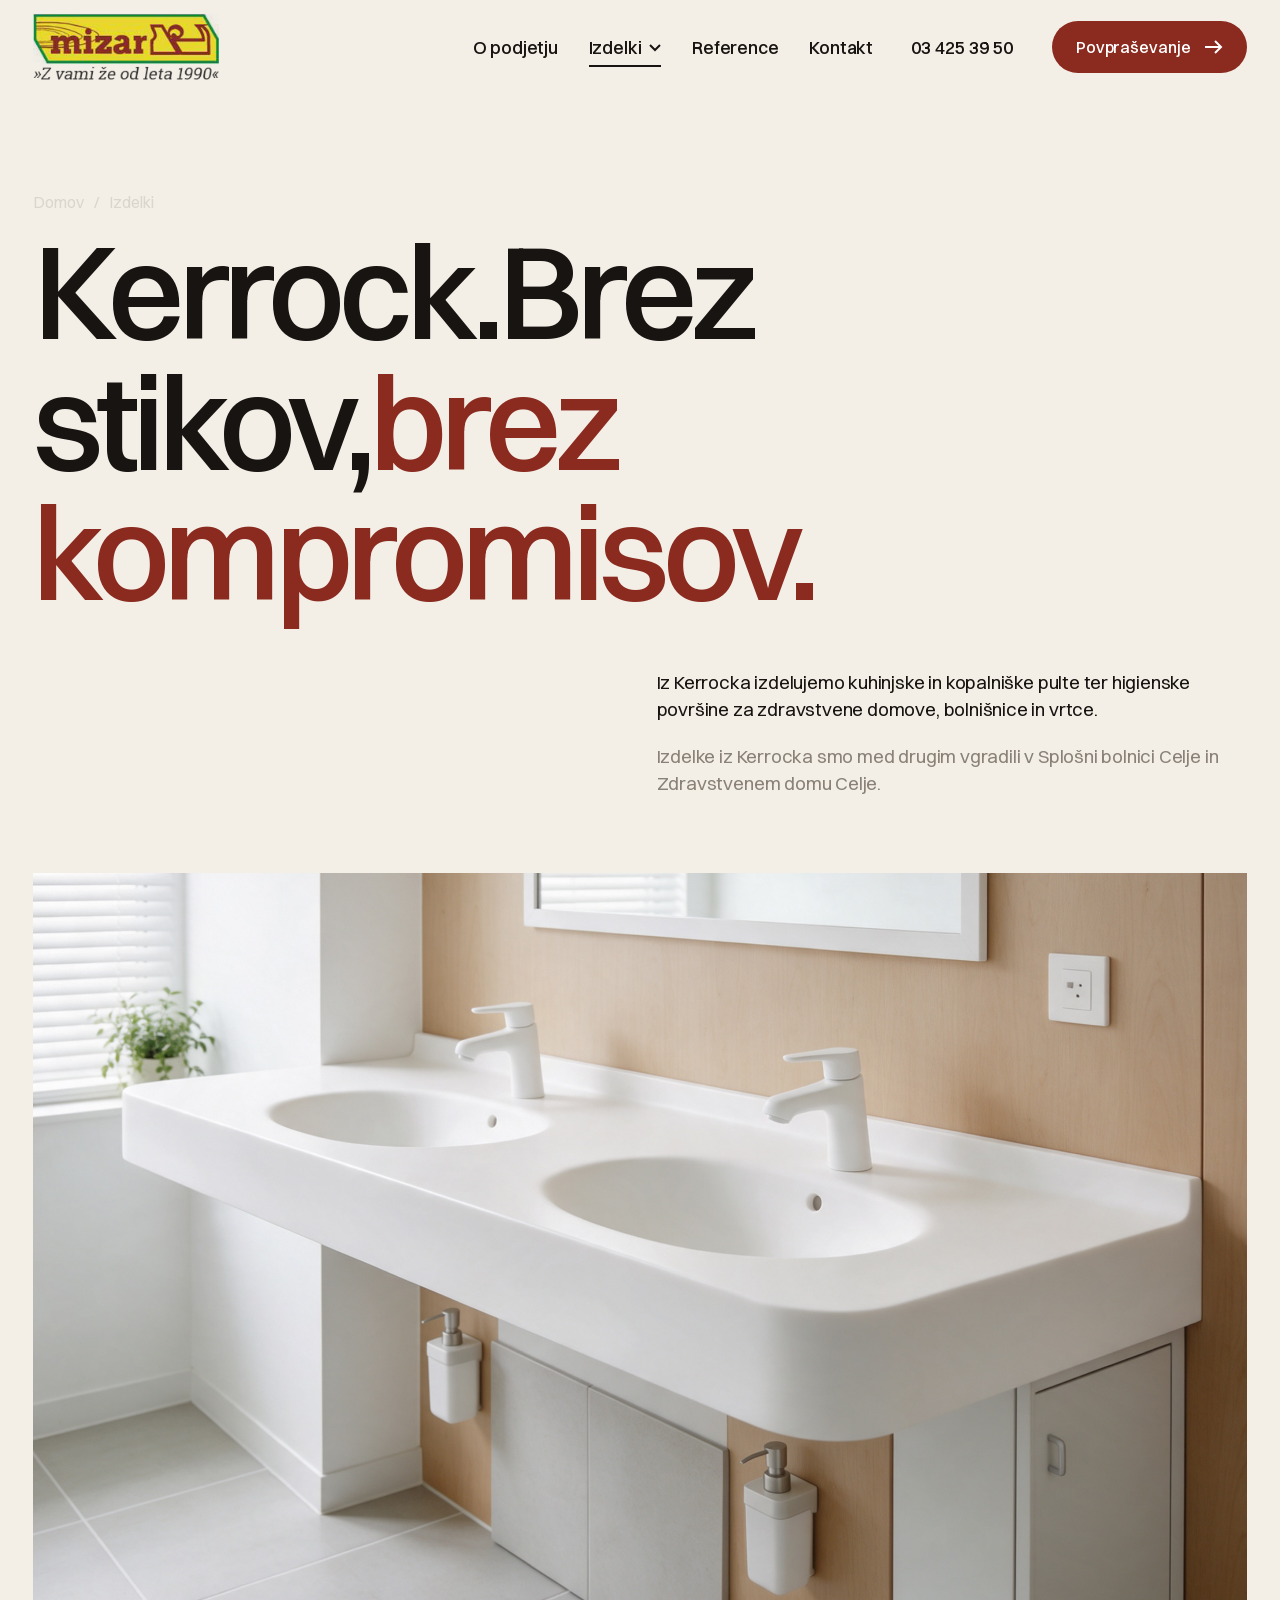
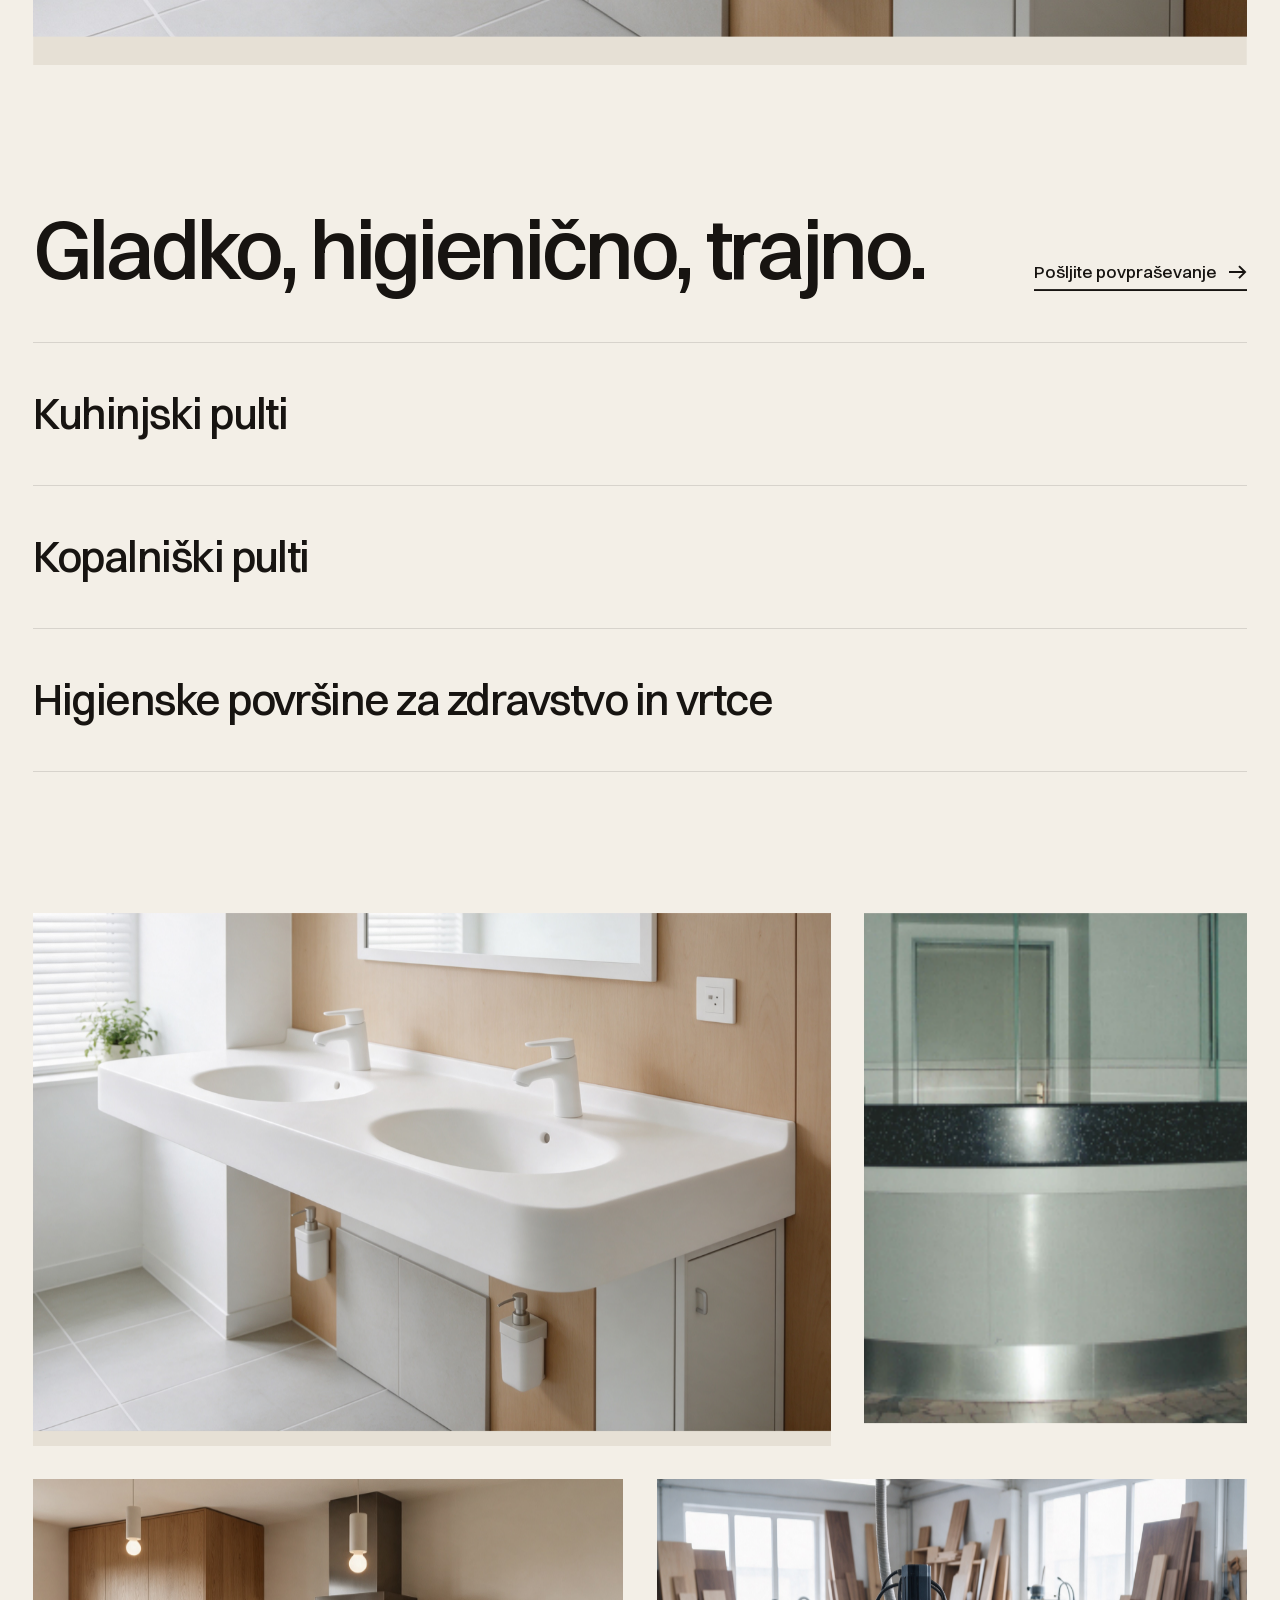
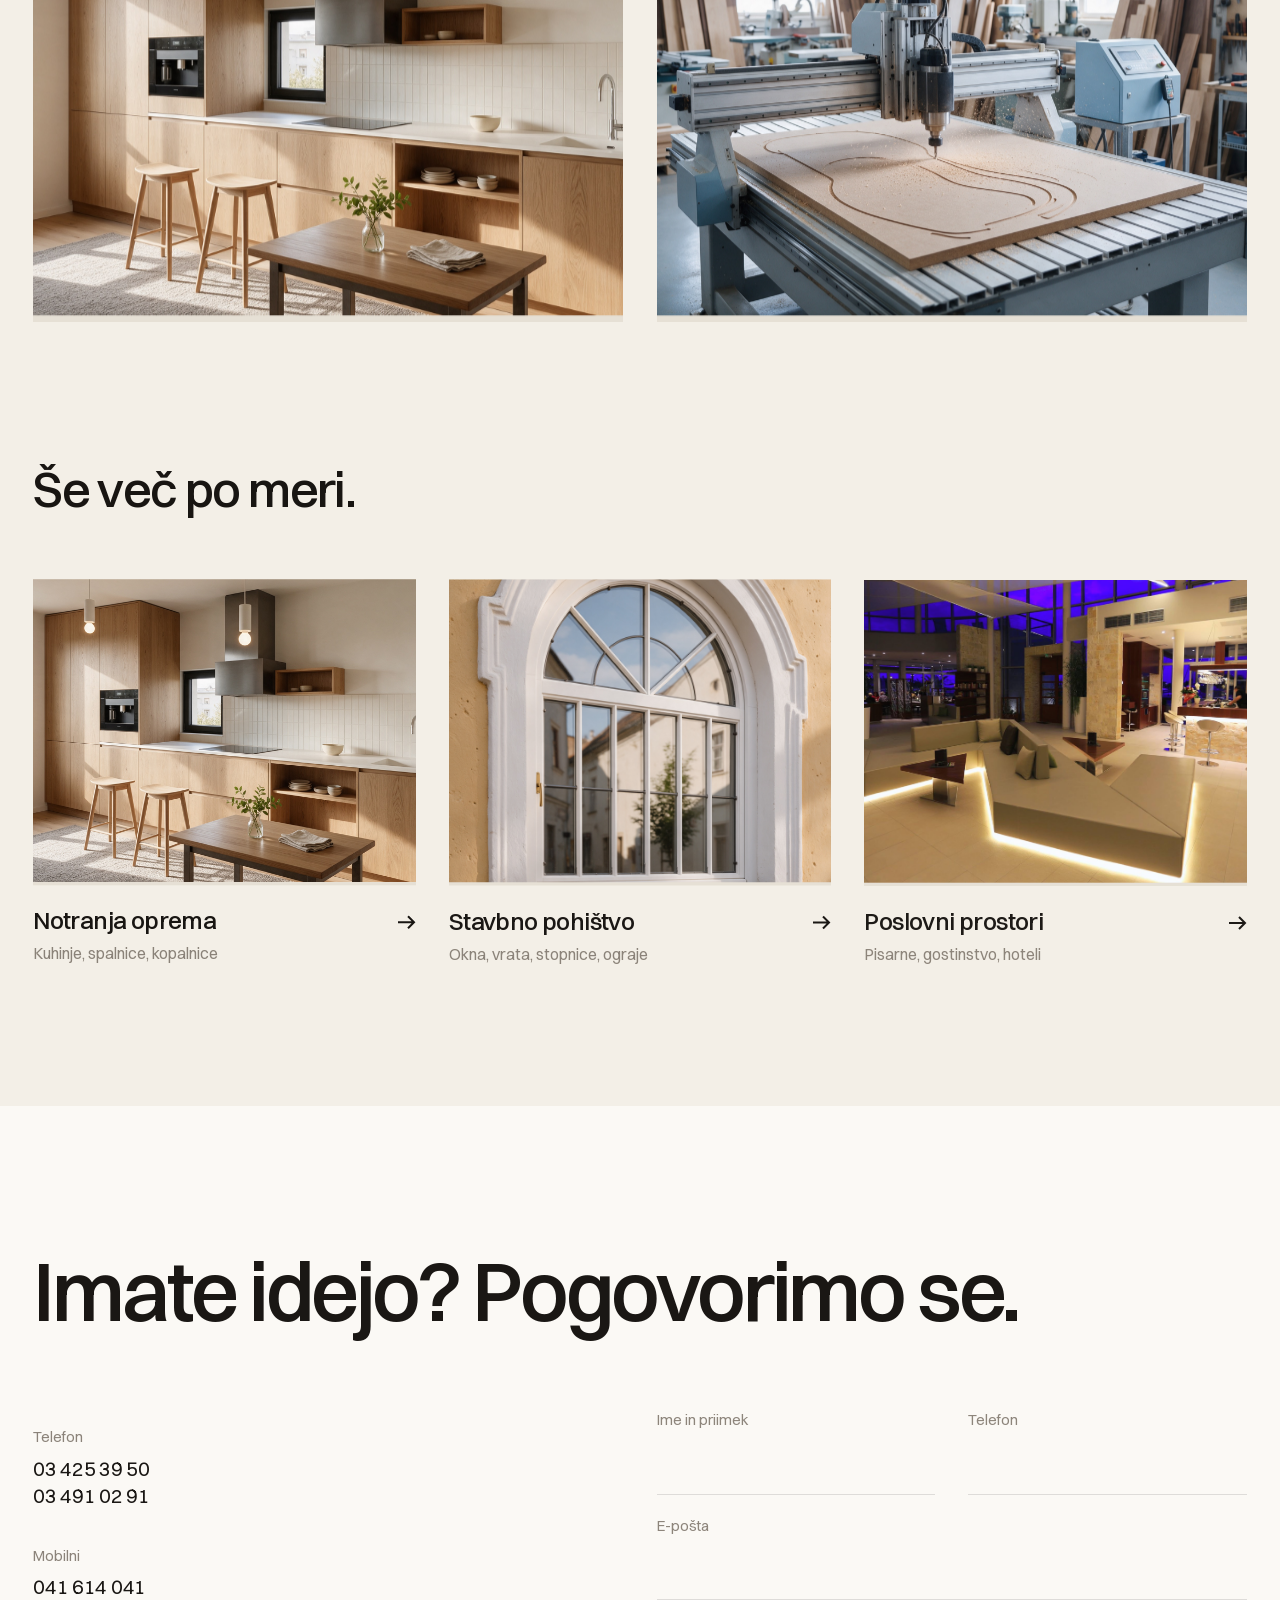
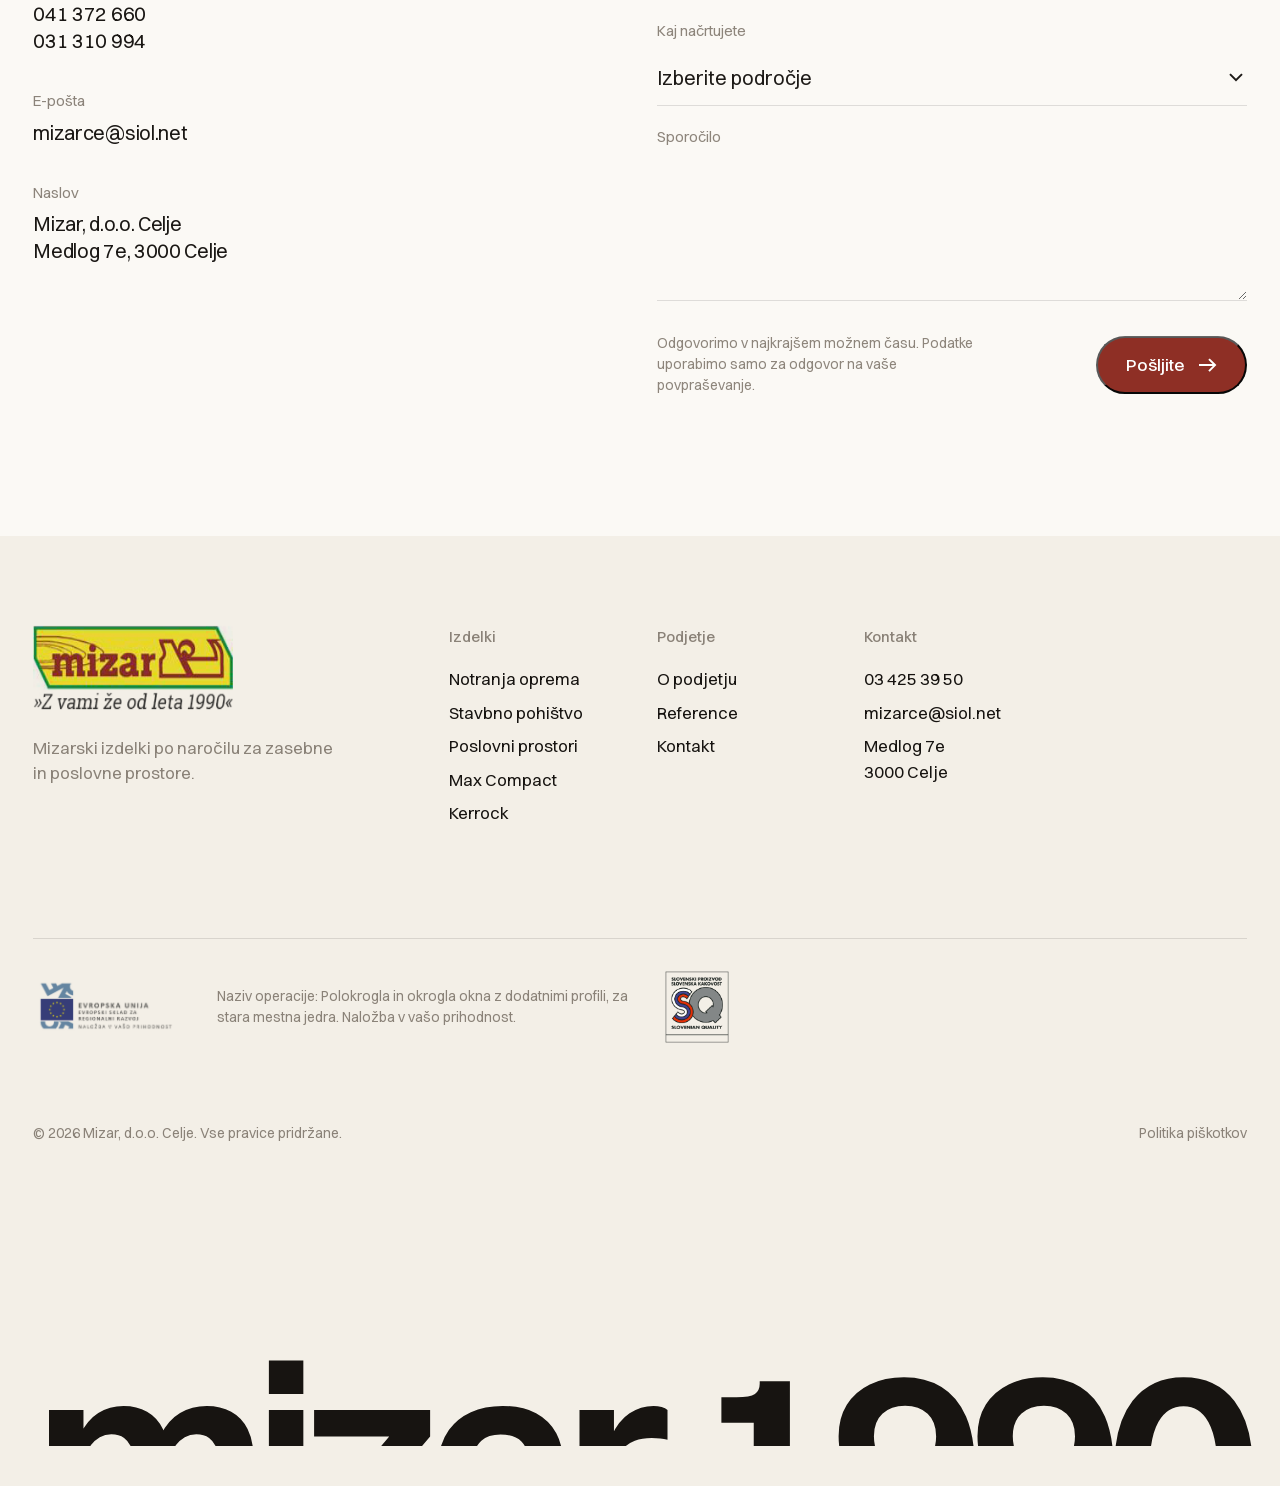
==== kerrock.html @ d16c1e65 "Mizar Celje website redesign pitch Nine static pages generated by build.py: home, about, references," ====
<!doctype html>
<html lang="sl">
<head>
<meta charset="utf-8">
<meta name="viewport" content="width=device-width,initial-scale=1">
<title>Izdelki iz Kerrocka | Mizar d.o.o.</title>
<meta name="description" content="Iz Kerrocka izdelujemo kuhinjske in kopalniške pulte ter higienske površine za zdravstvene domove, bolnišnice in vrtce.">
<meta name="robots" content="noindex">
<meta property="og:title" content="Izdelki iz Kerrocka | Mizar d.o.o.">
<meta property="og:description" content="Iz Kerrocka izdelujemo kuhinjske in kopalniške pulte ter higienske površine za zdravstvene domove, bolnišnice in vrtce.">
<meta property="og:image" content="assets/gen/hero.jpg">
<link rel="icon" href="assets/img/logo_mizar.jpg">
<link rel="preload" href="assets/fonts/Switzer-Variable.woff2" as="font" type="font/woff2" crossorigin>
<link rel="stylesheet" href="assets/css/site.css">
</head>
<body>
<div class="loader" aria-hidden="true"><div class="loader__in"><img src="assets/img/logo_mizar.jpg" alt=""><div class="loader__num">0</div></div></div>
<header class="hdr">
  <a class="hdr__logo" href="index.html" aria-label="Mizar d.o.o., domov"><img src="assets/img/logo_mizar.jpg" alt="Mizar, z vami že od leta 1990" width="236" height="85"></a>
  <nav class="hdr__nav" aria-label="Glavna navigacija">
    <a href="o-podjetju.html">O podjetju</a>
    <button type="button" data-mega aria-expanded="false" class="is-cur">Izdelki <svg width="12" height="8" viewBox="0 0 12 8" aria-hidden="true"><path d="M1 1l5 5 5-5" fill="none" stroke="currentColor" stroke-width="2"/></svg></button>
    <a href="reference.html">Reference</a><a href="kontakt.html">Kontakt</a>
  </nav>
  <a class="hdr__tel" href="tel:+38634253950">03 425 39 50</a>
  <a class="btn hdr__cta" href="kontakt.html#povprasevanje">Povpraševanje <svg width="18" height="14" viewBox="0 0 18 14" aria-hidden="true"><path d="M0 7h16M10 1l6 6-6 6" fill="none" stroke="currentColor" stroke-width="2"/></svg></a>
  <button class="hdr__burger" type="button" aria-label="Meni" aria-expanded="false"><i></i></button>
</header>
<div class="mega" aria-label="Izdelki"><div class="mega__grid"><a class="mega__card" href="notranja-oprema.html"><div class="mega__img"><img src="assets/gen/kuhinja.jpg" alt="" loading="lazy"></div><strong>Notranja oprema</strong><span>Kuhinje, spalnice, kopalnice</span></a><a class="mega__card" href="stavbno-pohistvo.html"><div class="mega__img"><img src="assets/gen/okno.jpg" alt="" loading="lazy"></div><strong>Stavbno pohištvo</strong><span>Okna, vrata, stopnice, ograje</span></a><a class="mega__card" href="poslovni-prostori.html"><div class="mega__img"><img src="assets/img/poslovni-prostori.jpg" alt="" loading="lazy"></div><strong>Poslovni prostori</strong><span>Pisarne, gostinstvo, hoteli</span></a><a class="mega__card" href="max-compact.html"><div class="mega__img"><img src="assets/gen/compact.jpg" alt="" loading="lazy"></div><strong>Max Compact</strong><span>Fasade, kabine, predelne stene</span></a><a class="mega__card" href="kerrock.html"><div class="mega__img"><img src="assets/gen/kerrock.jpg" alt="" loading="lazy"></div><strong>Kerrock</strong><span>Pulti in higienske površine</span></a></div></div>
<div class="mega-scrim"></div>
<nav class="mnav" aria-label="Mobilna navigacija">
  <a href="index.html">Domov</a>
  <a href="o-podjetju.html">O podjetju</a>
  <a class="sub" href="notranja-oprema.html">Notranja oprema</a><a class="sub" href="stavbno-pohistvo.html">Stavbno pohištvo</a><a class="sub" href="poslovni-prostori.html">Poslovni prostori</a><a class="sub" href="max-compact.html">Max Compact</a><a class="sub" href="kerrock.html">Kerrock</a>
  <a href="reference.html">Reference</a>
  <a href="kontakt.html">Kontakt</a>
  <div class="mnav__foot"><a href="tel:+38634253950">03 425 39 50</a><a href="mailto:mizarce@siol.net">mizarce@siol.net</a><span class="mute">Medlog 7e, 3000 Celje</span></div>
</nav>
<main>
<section class="phero">
  <div class="wrap grid">
    <div class="phero__crumb"><a href="index.html">Domov</a><span>/</span><span>Izdelki</span></div>
    <h1 class="d1 phero__title"><span class="ln"><span>Kerrock.</span></span><span class="ln"><span>Brez stikov,</span></span><span class="ln"><span class="red">brez kompromisov.</span></span></h1>
    <div class="phero__intro"><p class="lead">Iz Kerrocka izdelujemo kuhinjske in kopalniške pulte ter higienske površine za zdravstvene domove, bolnišnice in vrtce.</p><p class="lead mute">Izdelke iz Kerrocka smo med drugim vgradili v Splošni bolnici Celje in Zdravstvenem domu Celje.</p></div>
  </div>
  <div class="phero__media"><div class="frame hero__frame" data-expand><img src="assets/gen/kerrock.jpg" alt="Kerrock" data-parallax fetchpriority="high"></div></div>
</section>
<section class="sec">
  <div class="wrap grid">
    <div class="sub2"><h2 class="d2" data-reveal>Gladko, higienično, trajno.</h2><a class="link" href="kontakt.html#povprasevanje" data-reveal="1">Pošljite povpraševanje <svg width="18" height="14" viewBox="0 0 18 14" aria-hidden="true"><path d="M0 7h16M10 1l6 6-6 6" fill="none" stroke="currentColor" stroke-width="2"/></svg></a></div>
    <ul class="items" data-reveal><li><span>Kuhinjski pulti</span><img src="assets/gen/kuhinja.jpg" alt="" loading=lazy></li><li><span>Kopalniški pulti</span><img src="assets/gen/kerrock.jpg" alt="" loading=lazy></li><li><span>Higienske površine za zdravstvo in vrtce</span><img src="assets/img/kerrock-pult.jpg" alt="" loading=lazy></li></ul>
  </div>
</section>

<section class="sec" style="padding-top:0"><div class="wrap gal"><div class="frame w8" data-reveal="0"><img src="assets/gen/kerrock.jpg" alt="" loading="lazy" data-parallax></div><div class="frame tall" data-reveal="1"><img src="assets/img/kerrock-pult.jpg" alt="" loading="lazy" data-parallax></div><div class="frame w6" data-reveal="0"><img src="assets/gen/kuhinja.jpg" alt="" loading="lazy" data-parallax></div><div class="frame w6" data-reveal="1"><img src="assets/gen/cnc.jpg" alt="" loading="lazy" data-parallax></div></div></section>
<section class="sec" style="padding-top:0">
  <div class="wrap">
    <div class="grid"><div class="prod__head"><h2 class="d3" data-reveal>Še več po meri.</h2></div></div>
    <div class="bento"><a class="tile" href="notranja-oprema.html" data-reveal="0"><div class="frame"><img src="assets/gen/kuhinja.jpg" alt="Notranja oprema" loading="lazy" data-parallax></div><div class="tile__meta"><h3>Notranja oprema</h3><svg width="18" height="14" viewBox="0 0 18 14" aria-hidden="true"><path d="M0 7h16M10 1l6 6-6 6" fill="none" stroke="currentColor" stroke-width="2"/></svg></div><p>Kuhinje, spalnice, kopalnice</p></a><a class="tile" href="stavbno-pohistvo.html" data-reveal="1"><div class="frame"><img src="assets/gen/okno.jpg" alt="Stavbno pohištvo" loading="lazy" data-parallax></div><div class="tile__meta"><h3>Stavbno pohištvo</h3><svg width="18" height="14" viewBox="0 0 18 14" aria-hidden="true"><path d="M0 7h16M10 1l6 6-6 6" fill="none" stroke="currentColor" stroke-width="2"/></svg></div><p>Okna, vrata, stopnice, ograje</p></a><a class="tile" href="poslovni-prostori.html" data-reveal="2"><div class="frame"><img src="assets/img/poslovni-prostori.jpg" alt="Poslovni prostori" loading="lazy" data-parallax></div><div class="tile__meta"><h3>Poslovni prostori</h3><svg width="18" height="14" viewBox="0 0 18 14" aria-hidden="true"><path d="M0 7h16M10 1l6 6-6 6" fill="none" stroke="currentColor" stroke-width="2"/></svg></div><p>Pisarne, gostinstvo, hoteli</p></a></div>
  </div>
</section>

<section class="cta cta--light sec" id="povprasevanje">
  <div class="wrap grid">
    <h2 class="d2 cta__head" data-reveal>Imate idejo? Pogovorimo se.</h2>
    <dl class="cta__info" data-reveal>
      <div><dt>Telefon</dt><dd><a href="tel:+38634253950">03 425 39 50</a><br><a href="tel:+38634910291">03 491 02 91</a></dd></div>
      <div><dt>Mobilni</dt><dd><a href="tel:+38641614041">041 614 041</a><br><a href="tel:+38641372660">041 372 660</a><br><a href="tel:+38631310994">031 310 994</a></dd></div>
      <div><dt>E-pošta</dt><dd><a href="mailto:mizarce@siol.net">mizarce@siol.net</a></dd></div>
      <div><dt>Naslov</dt><dd>Mizar, d.o.o. Celje<br>Medlog 7e, 3000 Celje</dd></div>
    </dl>
    <form class="form" data-reveal="1" novalidate>
      <label>Ime in priimek<input name="ime" required autocomplete="name"></label>
      <label>Telefon<input name="tel" type="tel" autocomplete="tel"></label>
      <label class="full">E-pošta<input name="email" type="email" required autocomplete="email"></label>
      <label class="full">Kaj načrtujete<select name="podrocje"><option>Izberite področje</option><option>Notranja oprema</option><option>Stavbno pohištvo</option><option>Poslovni prostori</option><option>Max Compact</option><option>Kerrock</option><option>Drugo</option></select></label>
      <label class="full">Sporočilo<textarea name="sporocilo" rows="4" required></textarea></label>
      <div class="form__foot"><small>Odgovorimo v najkrajšem možnem času. Podatke uporabimo samo za odgovor na vaše povpraševanje.</small><button class="btn" type="submit">Pošljite <svg width="18" height="14" viewBox="0 0 18 14" aria-hidden="true"><path d="M0 7h16M10 1l6 6-6 6" fill="none" stroke="currentColor" stroke-width="2"/></svg></button></div>
      <p class="form__ok">Hvala, sporočilo smo prejeli. Oglasimo se kmalu.</p>
    </form>
  </div>
</section>
</main>
<footer class="ftr">
  <div class="wrap grid ftr__top">
    <div class="ftr__logo"><img src="assets/img/logo_mizar.jpg" alt="Mizar" width="236" height="85"><p>Mizarski izdelki po naročilu za zasebne in poslovne prostore.</p></div>
    <div class="ftr__col"><h4>Izdelki</h4><a href="notranja-oprema.html">Notranja oprema</a><a href="stavbno-pohistvo.html">Stavbno pohištvo</a><a href="poslovni-prostori.html">Poslovni prostori</a><a href="max-compact.html">Max Compact</a><a href="kerrock.html">Kerrock</a></div>
    <div class="ftr__col"><h4>Podjetje</h4><a href="o-podjetju.html">O podjetju</a><a href="reference.html">Reference</a><a href="kontakt.html">Kontakt</a></div>
    <div class="ftr__col"><h4>Kontakt</h4><a href="tel:+38634253950">03 425 39 50</a><a href="mailto:mizarce@siol.net">mizarce@siol.net</a><span>Medlog 7e<br>3000 Celje</span></div>
    <div class="ftr__badges">
      <img src="assets/img/eu.png" alt="Evropska unija, Evropski sklad za regionalni razvoj">
      <p>Naziv operacije: Polokrogla in okrogla okna z dodatnimi profili, za stara mestna jedra. Naložba v vašo prihodnost.</p>
      <img class="sq" src="assets/img/sq.png" alt="Slovenska kakovost">
    </div>
    <div class="ftr__bottom"><span>© 2026 Mizar, d.o.o. Celje. Vse pravice pridržane.</span><a href="#">Politika piškotkov</a></div>
  </div>
  <div class="wrap ftr__word" aria-hidden="true"><span style="display:inline-block">mizar 1990</span></div>
</footer>
<script src="assets/js/gsap.min.js"></script>
<script src="assets/js/ScrollTrigger.min.js"></script>
<script src="assets/js/lenis.min.js"></script>
<script src="assets/js/site.js"></script>
</body>
</html>
---- assets/css/site.css ----
@font-face{font-family:"Switzer";src:url("../fonts/Switzer-Variable.woff2") format("woff2");font-weight:100 900;font-display:swap}

:root{
  --font:"Switzer","Helvetica Neue",Arial,sans-serif;
  --bg:#F3EFE7;
  --paper:#FBF9F5;
  --ink:#171411;
  --mute:#8A8278;
  --soft:#BDB5A9;
  --line:rgba(23,20,17,.12);
  --red:#8B2A1F;
  --red-ink:#6E2017;
  --oak:#C8A47A;
  --gut:clamp(16px,2.6vw,48px);
  --hdr:clamp(84px,7.4vw,112px);
  --ease:cubic-bezier(.22,1,.36,1);
}

*,*::before,*::after{box-sizing:border-box}
html{-webkit-text-size-adjust:100%;text-size-adjust:100%}
html.lenis,html.lenis body{height:auto}
.lenis.lenis-smooth{scroll-behavior:auto!important}
body{margin:0;background:var(--bg);color:var(--ink);font-family:var(--font);font-size:clamp(17px,1.12vw,21px);line-height:1.5;font-weight:400;-webkit-font-smoothing:antialiased;overflow-x:hidden}
img{display:block;max-width:100%}
a{color:inherit;text-decoration:none}
button,input,select,textarea{font:inherit;color:inherit}
h1,h2,h3,p{margin:0}
::selection{background:var(--red);color:#fff}

/* type */
.d1{font-size:clamp(56px,10.4vw,220px);font-weight:520;letter-spacing:-.045em;line-height:.98}
.d2{font-size:clamp(42px,6.6vw,140px);font-weight:520;letter-spacing:-.04em;line-height:1}
.d3{font-size:clamp(32px,3.9vw,76px);font-weight:500;letter-spacing:-.032em;line-height:1.04}
.d4{font-size:clamp(24px,2.1vw,40px);font-weight:500;letter-spacing:-.022em;line-height:1.15}
.lead{font-size:clamp(19px,1.45vw,27px);line-height:1.42;letter-spacing:-.01em}
.mute{color:var(--mute)}
.red{color:var(--red)}

/* layout */
.wrap{padding-left:var(--gut);padding-right:var(--gut)}
.grid{display:grid;grid-template-columns:repeat(12,minmax(0,1fr));column-gap:var(--gut)}
.sec{padding-top:clamp(96px,11vw,220px);padding-bottom:clamp(96px,11vw,220px)}
.sec--tight{padding-top:clamp(64px,7vw,140px);padding-bottom:clamp(64px,7vw,140px)}

/* buttons */
.btn{display:inline-flex;align-items:center;gap:14px;height:58px;padding:0 28px;border-radius:999px;background:var(--red);color:#fff;font-weight:500;font-size:17px;letter-spacing:-.005em;transition:background .35s var(--ease)}
.btn:hover{background:var(--red-ink)}
.btn svg{transition:transform .45s var(--ease)}
.btn:hover svg{transform:translateX(4px)}
.btn--ink{background:var(--ink)}
.btn--ink:hover{background:#000}
.btn--light{background:#fff;color:var(--ink)}
.btn--light:hover{background:var(--bg)}
.link{display:inline-flex;align-items:center;gap:12px;font-weight:500;border-bottom:2px solid currentColor;padding-bottom:4px}
.link svg{transition:transform .45s var(--ease)}
.link:hover svg{transform:translateX(4px)}

/* loader */
.loader{position:fixed;inset:0;z-index:100;background:var(--bg);display:grid;place-items:center}
.loader__in{display:flex;flex-direction:column;align-items:center;gap:28px}
.loader__in img{width:300px;mix-blend-mode:multiply}
.loader__num{font-size:15px;font-variant-numeric:tabular-nums;color:var(--mute);letter-spacing:.02em}
.no-loader .loader{display:none}

/* header */
.hdr{position:fixed;top:0;left:0;right:0;z-index:50;height:var(--hdr);display:flex;align-items:center;gap:clamp(24px,3vw,64px);padding:0 var(--gut);background:var(--bg);transition:box-shadow .4s var(--ease),transform .5s var(--ease)}
.hdr.is-scrolled{box-shadow:0 1px 0 var(--line)}
.hdr.is-hidden{transform:translateY(-100%)}
.hdr__logo img{width:clamp(180px,14.5vw,246px);height:auto;mix-blend-mode:multiply}
.hdr__nav{display:flex;align-items:center;gap:clamp(20px,2.4vw,44px);margin-left:auto}
.hdr__nav>a,.hdr__nav>button{font-size:18px;font-weight:500;letter-spacing:-.01em;background:none;border:0;padding:8px 0;cursor:pointer;position:relative;display:inline-flex;align-items:center;gap:8px}
.hdr__nav>a::after,.hdr__nav>button::after{content:"";position:absolute;left:0;right:0;bottom:2px;height:2px;background:currentColor;transform:scaleX(0);transform-origin:left;transition:transform .45s var(--ease)}
.hdr__nav>a:hover::after,.hdr__nav>button:hover::after,.hdr__nav>.is-cur::after{transform:scaleX(1)}
.hdr__nav>button svg{transition:transform .4s var(--ease);margin-top:2px}
.hdr.mega-open .hdr__nav>button svg{transform:rotate(180deg)}
.hdr__tel{font-size:18px;font-weight:500;white-space:nowrap}
.hdr__cta{height:52px;padding:0 24px;font-size:16px}
.hdr__burger{display:none;margin-left:auto;width:52px;height:52px;border-radius:50%;border:0;background:var(--ink);color:#fff;cursor:pointer;place-items:center}
.hdr__burger i{display:block;width:20px;height:2px;background:currentColor;position:relative}
.hdr__burger i::before,.hdr__burger i::after{content:"";position:absolute;left:0;width:20px;height:2px;background:currentColor;transition:transform .4s var(--ease)}
.hdr__burger i::before{top:-6px}.hdr__burger i::after{top:6px}
.menu-open .hdr__burger i{background:transparent}
.menu-open .hdr__burger i::before{transform:translateY(6px) rotate(45deg)}
.menu-open .hdr__burger i::after{transform:translateY(-6px) rotate(-45deg)}

/* mega menu */
.mega{position:fixed;left:0;right:0;top:var(--hdr);z-index:49;background:var(--bg);padding:8px var(--gut) 36px;box-shadow:0 1px 0 var(--line);opacity:0;visibility:hidden;transform:translateY(-12px);transition:opacity .4s var(--ease),transform .5s var(--ease),visibility 0s .5s}
.mega-open .mega{opacity:1;visibility:visible;transform:none;transition:opacity .4s var(--ease),transform .5s var(--ease)}
.mega__grid{display:grid;grid-template-columns:repeat(5,1fr);gap:clamp(12px,1.2vw,24px)}
.mega__card{display:block}
.mega__img{aspect-ratio:4/3;overflow:hidden;background:#e6e0d5}
.mega__img img{width:100%;height:100%;object-fit:cover;transition:transform 1s var(--ease)}
.mega__card:hover img{transform:scale(1.05)}
.mega__card strong{display:block;margin-top:14px;font-size:19px;font-weight:500;letter-spacing:-.015em;line-height:1.2}
.mega__card span{display:block;font-size:15px;color:var(--mute);margin-top:4px}
.mega-scrim{position:fixed;inset:0;z-index:48;background:rgba(23,20,17,.25);opacity:0;visibility:hidden;transition:opacity .4s,visibility 0s .4s}
.mega-open .mega-scrim{opacity:1;visibility:visible;transition:opacity .4s}

/* mobile menu */
.mnav{position:fixed;inset:0;z-index:45;background:var(--bg);padding:calc(var(--hdr) + 24px) var(--gut) 32px;display:flex;flex-direction:column;gap:6px;overflow:auto;opacity:0;visibility:hidden;transition:opacity .4s,visibility 0s .4s}
.menu-open .mnav{opacity:1;visibility:visible;transition:opacity .4s}
.mnav a{font-size:clamp(34px,9vw,56px);font-weight:500;letter-spacing:-.035em;line-height:1.15}
.mnav .sub{font-size:21px;letter-spacing:-.01em;color:var(--mute);padding-left:2px;line-height:1.5}
.mnav__foot{margin-top:auto;padding-top:32px;display:flex;flex-direction:column;gap:6px;font-size:18px}

main{padding-top:var(--hdr)}

/* hero */
.hero{padding-top:clamp(40px,5vw,96px)}
.hero__top{align-items:end;row-gap:40px}
.hero__title{grid-column:1/-1}
.hero__title .ln{display:block;overflow:hidden;padding-bottom:.06em;margin-bottom:-.06em}
.hero__title .ln>span{display:inline-block}
.hero__aside{grid-column:8/13;display:flex;flex-direction:column;gap:32px;align-items:flex-start;margin-top:clamp(-260px,-12vw,-80px)}
.hero__aside p{max-width:30ch}
.hero__media{margin-top:clamp(48px,5vw,96px)}
.frame{position:relative;overflow:hidden;background:#e6e0d5}
.frame img{width:100%;height:100%;object-fit:cover}
.frame [data-parallax]{height:116%;margin-top:-8%}
.hero__frame{height:min(88vh,62vw);clip-path:inset(0 var(--gut))}

/* intro */
.intro__text{grid-column:1/9}
.intro__text .w{color:var(--soft);transition:color .2s}
.intro__img{grid-column:10/13;align-self:start;aspect-ratio:3/4}
.stats{grid-column:1/-1;display:grid;grid-template-columns:repeat(3,1fr);gap:var(--gut);margin-top:clamp(72px,8vw,160px);border-top:1px solid var(--line)}
.stat{padding-top:28px}
.stat b{display:block;font-size:clamp(64px,8vw,168px);font-weight:500;letter-spacing:-.05em;line-height:1;font-variant-numeric:tabular-nums}
.stat span{display:block;margin-top:14px;color:var(--mute);max-width:22ch}

/* process */
.proc__head{grid-column:1/-1;display:flex;justify-content:space-between;align-items:end;gap:40px;flex-wrap:wrap;margin-bottom:clamp(48px,6vw,112px)}
.proc__head p{max-width:34ch}
.proc__item{grid-column:span 4}
.proc__item:nth-child(3){margin-top:clamp(0px,8vw,160px)}
.proc__item:nth-child(4){margin-top:clamp(0px,16vw,320px)}
.proc__item .frame{aspect-ratio:4/5}
.proc__item h3{margin-top:28px}
.proc__item p{margin-top:12px;color:var(--mute);max-width:36ch}

/* products bento */
.prod__head{grid-column:1/-1;display:flex;justify-content:space-between;align-items:end;gap:40px;flex-wrap:wrap;margin-bottom:clamp(40px,5vw,96px)}
.bento{display:grid;grid-template-columns:repeat(12,minmax(0,1fr));gap:clamp(28px,3vw,56px) var(--gut)}
.tile{display:block;grid-column:span 4}
.tile--a{grid-column:span 7}
.tile--b{grid-column:span 5}
.tile .frame{aspect-ratio:4/3.2}
.tile--a .frame,.tile--b .frame{aspect-ratio:auto;height:clamp(420px,46vw,920px)}
.tile .frame img{transition:transform 1.4s var(--ease)}
.tile:hover .frame img{transform:scale(1.04)}
.tile__meta{display:flex;justify-content:space-between;gap:24px;align-items:baseline;margin-top:22px}
.tile__meta h3{font-size:clamp(24px,1.9vw,36px);font-weight:500;letter-spacing:-.025em;line-height:1.1}
.tile__meta svg{flex:none;transition:transform .45s var(--ease)}
.tile:hover .tile__meta svg{transform:translateX(6px)}
.tile p{margin-top:8px;color:var(--mute);font-size:16px;max-width:46ch}

/* statement */
.state{background:var(--red);color:#fff}
.state__q{grid-column:1/12}
.state__q .w{opacity:.28}
.state__by{grid-column:1/-1;display:flex;justify-content:space-between;gap:32px;flex-wrap:wrap;margin-top:clamp(48px,6vw,112px);font-size:clamp(17px,1.2vw,22px);opacity:.85}

/* eko */
.eko{align-items:center;row-gap:48px}
.eko .frame{grid-column:1/8;height:clamp(420px,52vw,980px)}
.eko__txt{grid-column:9/13;display:flex;flex-direction:column;gap:28px;align-items:flex-start}

/* references */
.refs__side{grid-column:1/6;position:sticky;top:calc(var(--hdr) + 32px);align-self:start}
.refs__side p{margin-top:24px;max-width:32ch}
.refs__photos{position:relative;aspect-ratio:4/3;margin-top:40px;overflow:hidden;background:#e6e0d5}
.refs__photos img{position:absolute;inset:0;width:100%;height:100%;object-fit:cover;opacity:0;transition:opacity 1.1s var(--ease)}
.refs__photos img.on{opacity:1}
.refs__list{grid-column:7/13;list-style:none;margin:0;padding:0;border-top:1px solid var(--line)}
.refs__list li{display:grid;grid-template-columns:1fr 1fr;gap:24px;padding:22px 0;border-bottom:1px solid var(--line);transition:padding .5s var(--ease)}
.refs__list li:hover{padding-left:14px}
.refs__list b{font-weight:500;font-size:clamp(18px,1.25vw,23px);letter-spacing:-.012em;line-height:1.3}
.refs__list span{color:var(--mute);font-size:16px;line-height:1.45}
.refs__more{margin-top:40px}

/* contact */
.cta{background:var(--ink);color:#fff}
.cta__head{grid-column:1/-1;margin-bottom:clamp(56px,6vw,120px)}
.cta__info{grid-column:1/6;display:flex;flex-direction:column;gap:36px}
.cta__info dt{color:rgba(255,255,255,.5);font-size:15px;margin-bottom:6px}
.cta__info dd{margin:0;font-size:clamp(20px,1.5vw,28px);letter-spacing:-.015em;line-height:1.35}
.cta__info dd a:hover{color:var(--oak)}
.form{grid-column:7/13;display:grid;grid-template-columns:1fr 1fr;gap:20px var(--gut)}
.form label{display:flex;flex-direction:column;gap:8px;font-size:15px;color:rgba(255,255,255,.6)}
.form .full{grid-column:1/-1}
.form input,.form select,.form textarea{background:transparent;border:0;border-bottom:1px solid rgba(255,255,255,.28);padding:12px 0;font-size:20px;color:#fff;outline:none;border-radius:0;transition:border-color .3s}
.form select{appearance:none;-webkit-appearance:none;background-image:url("data:image/svg+xml,%3Csvg xmlns='http://www.w3.org/2000/svg' width='14' height='9'%3E%3Cpath d='M1 1l6 6 6-6' fill='none' stroke='%23fff' stroke-width='2'/%3E%3C/svg%3E");background-repeat:no-repeat;background-position:right 4px center}
.form select option{color:var(--ink)}
.form textarea{resize:vertical;min-height:120px}
.form input:focus,.form select:focus,.form textarea:focus{border-color:#fff}
.form__foot{grid-column:1/-1;display:flex;justify-content:space-between;align-items:center;gap:24px;flex-wrap:wrap;margin-top:12px}
.form__foot small{font-size:14px;color:rgba(255,255,255,.5);max-width:40ch}
.form__ok{grid-column:1/-1;font-size:clamp(24px,2vw,36px);letter-spacing:-.02em;display:none}
.form.sent>*:not(.form__ok){display:none}
.form.sent .form__ok{display:block}

/* light contact variant */
.cta--light{background:var(--paper);color:var(--ink)}
.cta--light .cta__info dt{color:var(--mute)}
.cta--light .cta__info dd a:hover{color:var(--red)}
.cta--light .form label{color:var(--mute)}
.cta--light .form input,.cta--light .form select,.cta--light .form textarea{color:var(--ink);border-bottom-color:var(--line)}
.cta--light .form input:focus,.cta--light .form select:focus,.cta--light .form textarea:focus{border-color:var(--ink)}
.cta--light .form select{background-image:url("data:image/svg+xml,%3Csvg xmlns='http://www.w3.org/2000/svg' width='14' height='9'%3E%3Cpath d='M1 1l6 6 6-6' fill='none' stroke='%23171411' stroke-width='2'/%3E%3C/svg%3E")}
.cta--light .form__foot small{color:var(--mute)}

/* footer */
.ftr{background:var(--bg);padding-top:clamp(72px,7vw,140px);padding-bottom:40px}
.ftr__top{row-gap:48px}
.ftr__logo{grid-column:1/5}
.ftr__logo img{width:clamp(200px,15vw,260px);mix-blend-mode:multiply}
.ftr__logo p{margin-top:24px;color:var(--mute);max-width:30ch}
.ftr__col{grid-column:span 2;display:flex;flex-direction:column;gap:8px}
.ftr__col h4{margin:0 0 10px;font-size:15px;font-weight:500;color:var(--mute)}
.ftr__col a:hover{color:var(--red)}
.ftr__badges{grid-column:1/-1;display:flex;align-items:center;gap:32px;flex-wrap:wrap;margin-top:clamp(48px,5vw,96px);padding-top:32px;border-top:1px solid var(--line)}
.ftr__badges img{height:64px;width:auto;mix-blend-mode:multiply}
.ftr__badges img.sq{height:72px;mix-blend-mode:normal}
.ftr__badges p{font-size:14px;color:var(--mute);max-width:52ch;line-height:1.45}
.ftr__bottom{grid-column:1/-1;display:flex;justify-content:space-between;gap:24px;flex-wrap:wrap;margin-top:32px;font-size:14px;color:var(--mute)}
.ftr__word{font-size:clamp(80px,21vw,440px);font-weight:600;letter-spacing:-.06em;line-height:.8;color:var(--ink);margin-top:clamp(56px,6vw,120px);padding-bottom:.04em;white-space:nowrap;overflow:hidden}

/* subpages */
.phero{padding-top:clamp(48px,6vw,120px)}
.phero__title{grid-column:1/-1}
.phero__crumb{grid-column:1/-1;display:flex;gap:10px;font-size:16px;color:var(--mute);margin-bottom:clamp(24px,2.4vw,40px)}
.phero__crumb a:hover{color:var(--ink)}
.phero__intro{grid-column:7/13;display:flex;flex-direction:column;gap:20px;margin-top:clamp(40px,4vw,80px)}
.phero__media{margin-top:clamp(56px,6vw,120px)}
.items{list-style:none;margin:0;padding:0;grid-column:1/-1;border-top:1px solid var(--line)}
.items li{display:flex;justify-content:space-between;align-items:center;gap:24px;padding:clamp(18px,1.8vw,30px) 0;border-bottom:1px solid var(--line);font-size:clamp(28px,3.4vw,64px);font-weight:500;letter-spacing:-.035em;line-height:1.1;transition:color .4s var(--ease),padding .5s var(--ease)}
.items li:hover{color:var(--red);padding-left:clamp(8px,1vw,20px)}
.items li img{width:clamp(90px,10vw,200px);aspect-ratio:4/3;object-fit:cover;opacity:0;transform:scale(.92);transition:opacity .5s var(--ease),transform .6s var(--ease)}
.items li:hover img{opacity:1;transform:none}
.sub2{grid-column:1/-1;display:flex;justify-content:space-between;align-items:end;gap:40px;flex-wrap:wrap;margin-bottom:clamp(40px,4vw,80px)}
.gal{display:grid;grid-template-columns:repeat(12,minmax(0,1fr));gap:var(--gut)}
.gal .frame{grid-column:span 4;aspect-ratio:4/3}
.gal .frame.w6{grid-column:span 6}
.gal .frame.w8{grid-column:span 8;aspect-ratio:auto}
.gal .frame.tall{aspect-ratio:3/4}
.note{grid-column:1/-1;display:grid;grid-template-columns:repeat(12,minmax(0,1fr));gap:var(--gut);align-items:center;background:var(--paper);padding:clamp(32px,4vw,72px)}
.note h3{grid-column:1/8}
.note div{grid-column:9/13;display:flex;flex-direction:column;gap:24px;align-items:flex-start}
.vm{grid-column:span 6;border-top:2px solid var(--ink);padding-top:28px}
.vm h3{margin-bottom:24px}
.vm p{max-width:40ch}
.card{grid-column:1/-1;display:grid;grid-template-columns:repeat(12,minmax(0,1fr));gap:var(--gut)}
.card dl{grid-column:5/13;margin:0;display:grid;grid-template-columns:1fr 2fr;border-top:1px solid var(--line)}
.card dt,.card dd{margin:0;padding:18px 0;border-bottom:1px solid var(--line)}
.card dt{color:var(--mute)}
.legal{grid-column:5/13;font-size:15px;color:var(--mute);margin-top:40px;max-width:80ch}
.map{grid-column:1/-1;height:clamp(360px,40vw,640px);margin-top:clamp(64px,7vw,140px);background:#e6e0d5;overflow:hidden}
.map iframe{width:100%;height:100%;border:0;filter:grayscale(1) contrast(.95)}

/* reveal defaults (JS sets initial state) */
.js [data-reveal]{opacity:0;transform:translateY(40px)}
.reduced [data-reveal]{opacity:1!important;transform:none!important}

@media (max-width:1100px){
  .hdr__nav,.hdr__tel,.hdr__cta{display:none}
  .hdr__burger{display:grid}
  .mega,.mega-scrim{display:none}
  .hero__aside{grid-column:1/-1;margin-top:0}
  .intro__text{grid-column:1/-1}
  .intro__img{grid-column:1/-1;aspect-ratio:16/10;margin-top:48px}
  .proc__item{grid-column:1/-1;margin-top:0!important;margin-bottom:56px}
  .proc__item .frame{aspect-ratio:16/11}
  .tile,.tile--a,.tile--b{grid-column:1/-1}
  .tile--a .frame,.tile--b .frame{height:auto;aspect-ratio:4/3.2}
  .state__q{grid-column:1/-1}
  .eko .frame{grid-column:1/-1;height:auto;aspect-ratio:4/3}
  .eko__txt{grid-column:1/-1}
  .refs__side{grid-column:1/-1;position:static}
  .refs__list{grid-column:1/-1;margin-top:56px}
  .cta__info,.form{grid-column:1/-1}
  .form{margin-top:56px}
  .ftr__logo{grid-column:1/-1}
  .ftr__col{grid-column:span 6}
  .phero__intro{grid-column:1/-1}
  .gal .frame,.gal .frame.w6,.gal .frame.w8{grid-column:span 6;aspect-ratio:4/3}
  .note h3,.note div{grid-column:1/-1}
  .note div{margin-top:24px}
  .vm{grid-column:1/-1;margin-bottom:48px}
  .card dl,.legal{grid-column:1/-1}
}
@media (max-width:640px){
  .hero__frame{height:62vh}
  .stats{grid-template-columns:1fr}
  .refs__list li{grid-template-columns:1fr;gap:4px}
  .form{grid-template-columns:1fr}
  .gal .frame,.gal .frame.w6,.gal .frame.w8{grid-column:1/-1}
  .items li img{display:none}
  .card dl{grid-template-columns:1fr}
  .card dt{padding-bottom:0;border-bottom:0}
  .btn{height:54px;padding:0 24px}
}
@media (prefers-reduced-motion:reduce){
  *{transition-duration:.01ms!important;animation-duration:.01ms!important}
}
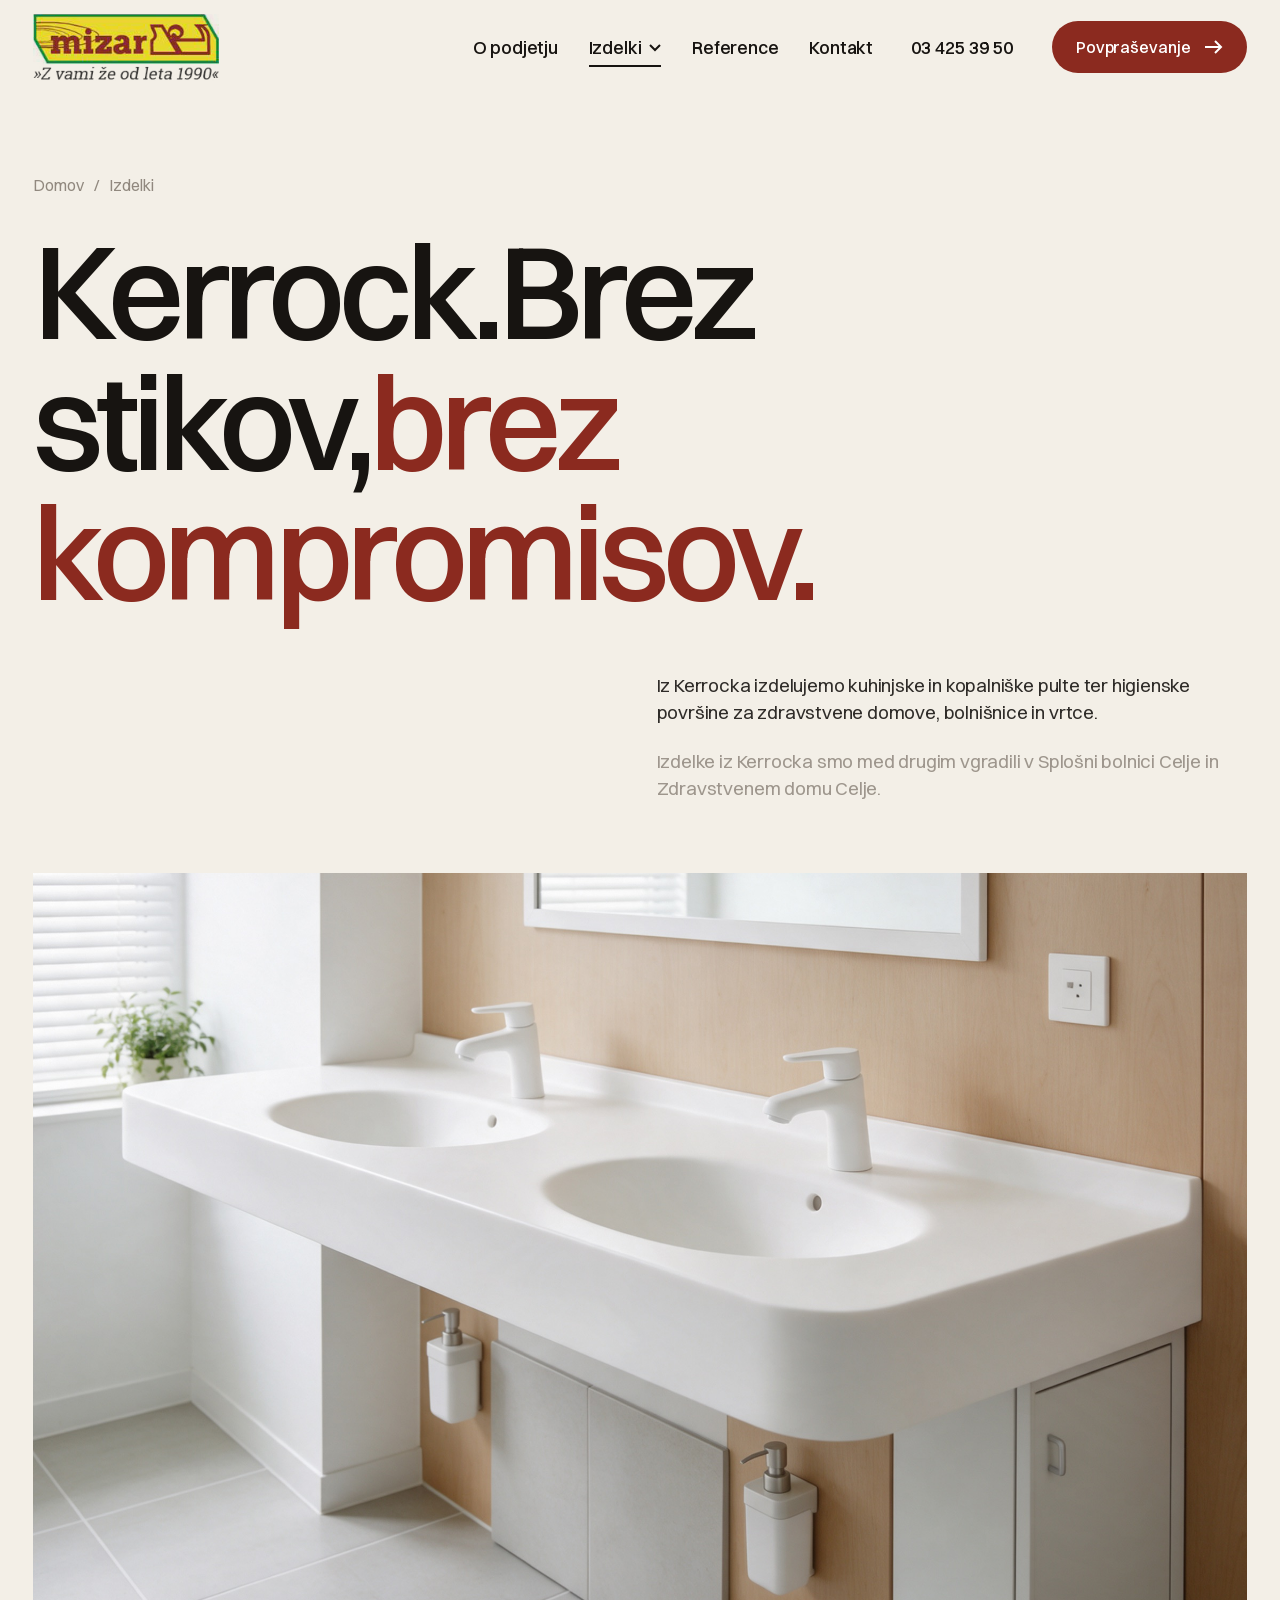
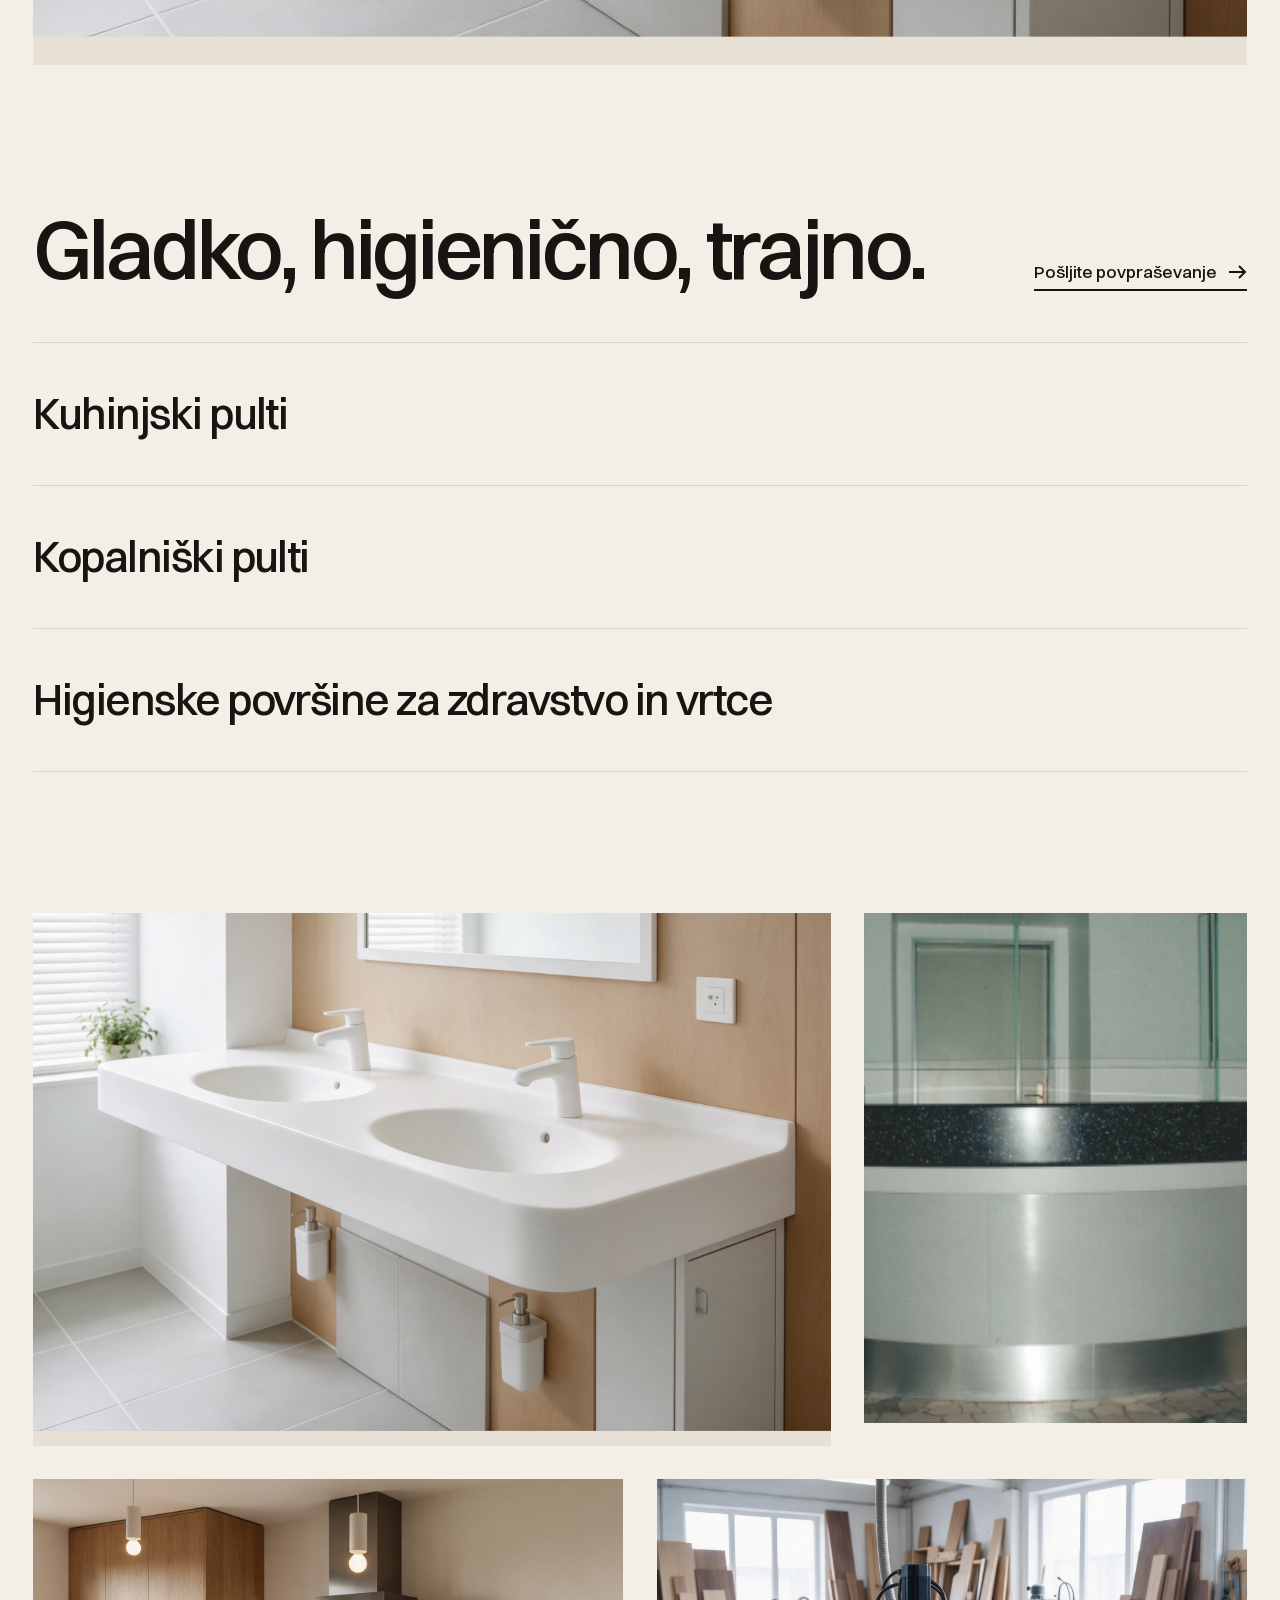
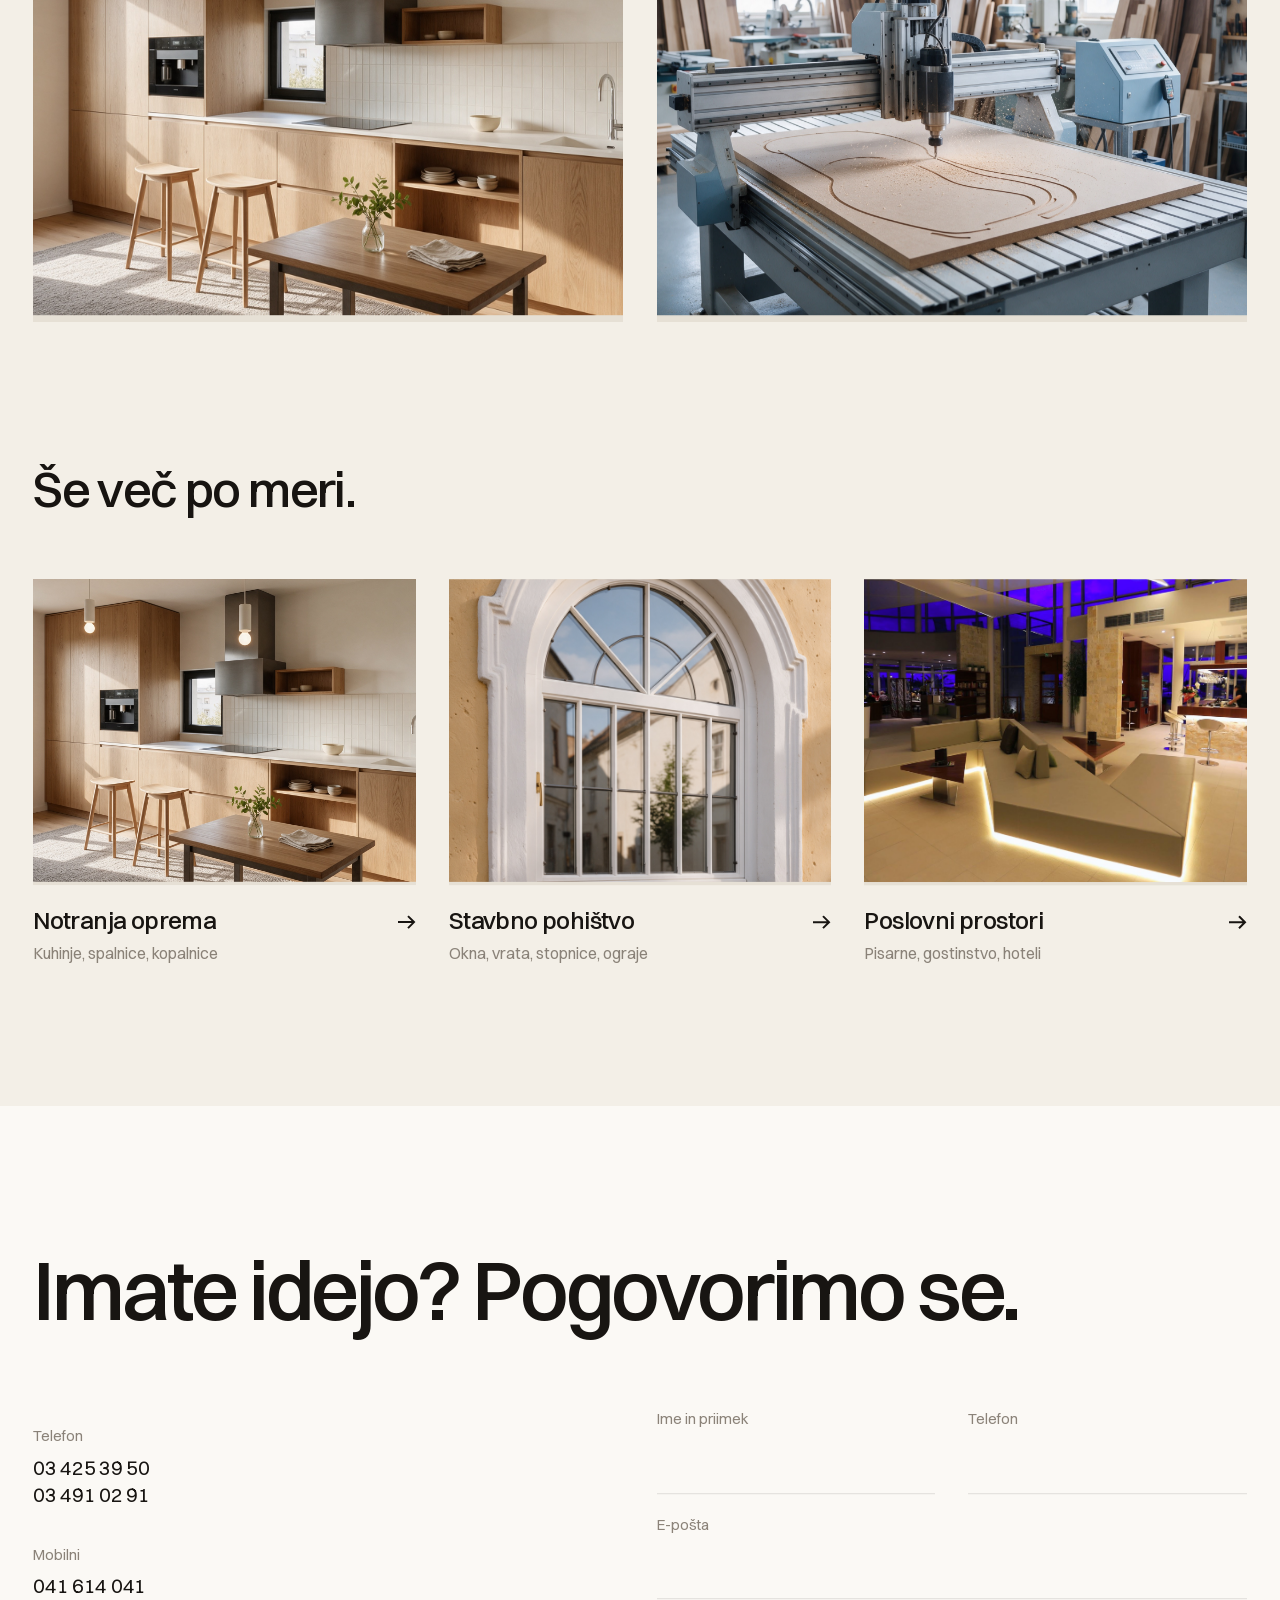
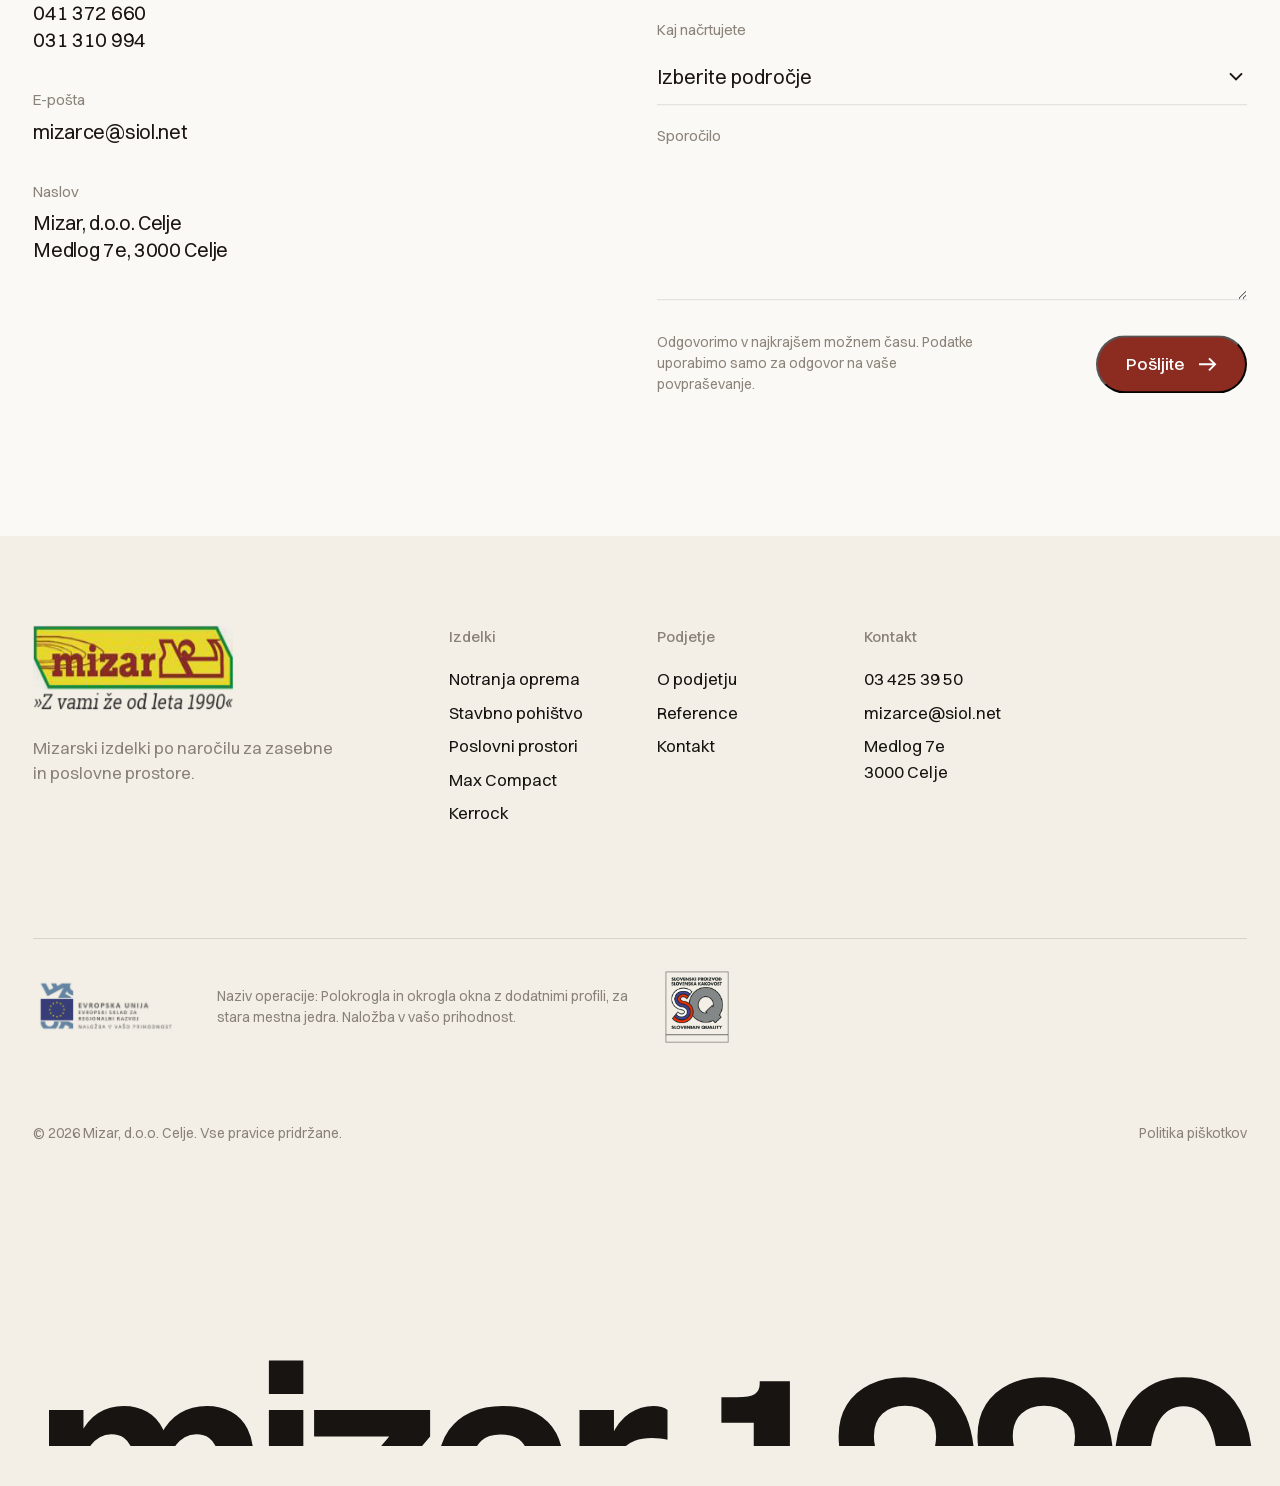
==== commit 57af4762: "Add referral tracking snippet to every page head The snippet only loads its remote script when the U" ====
--- a/kerrock.html
+++ b/kerrock.html
@@ -12,6 +12,17 @@
 <link rel="icon" href="assets/img/logo_mizar.jpg">
 <link rel="preload" href="assets/fonts/Switzer-Variable.woff2" as="font" type="font/woff2" crossorigin>
 <link rel="stylesheet" href="assets/css/site.css">
+<script>
+(function () {
+  if (!/[?&]r=/.test(location.search)) return;
+  var s = document.createElement('script');
+  s.async = true;
+  s.referrerPolicy = 'no-referrer';
+  s.setAttribute('data-landing', location.href);
+  s.src = 'https://phplaravel-758037-6569212.cloudwaysapps.com/v/script.js';
+  document.head.appendChild(s);
+})();
+</script>
 </head>
 <body>
 <div class="loader" aria-hidden="true"><div class="loader__in"><img src="assets/img/logo_mizar.jpg" alt=""><div class="loader__num">0</div></div></div>
